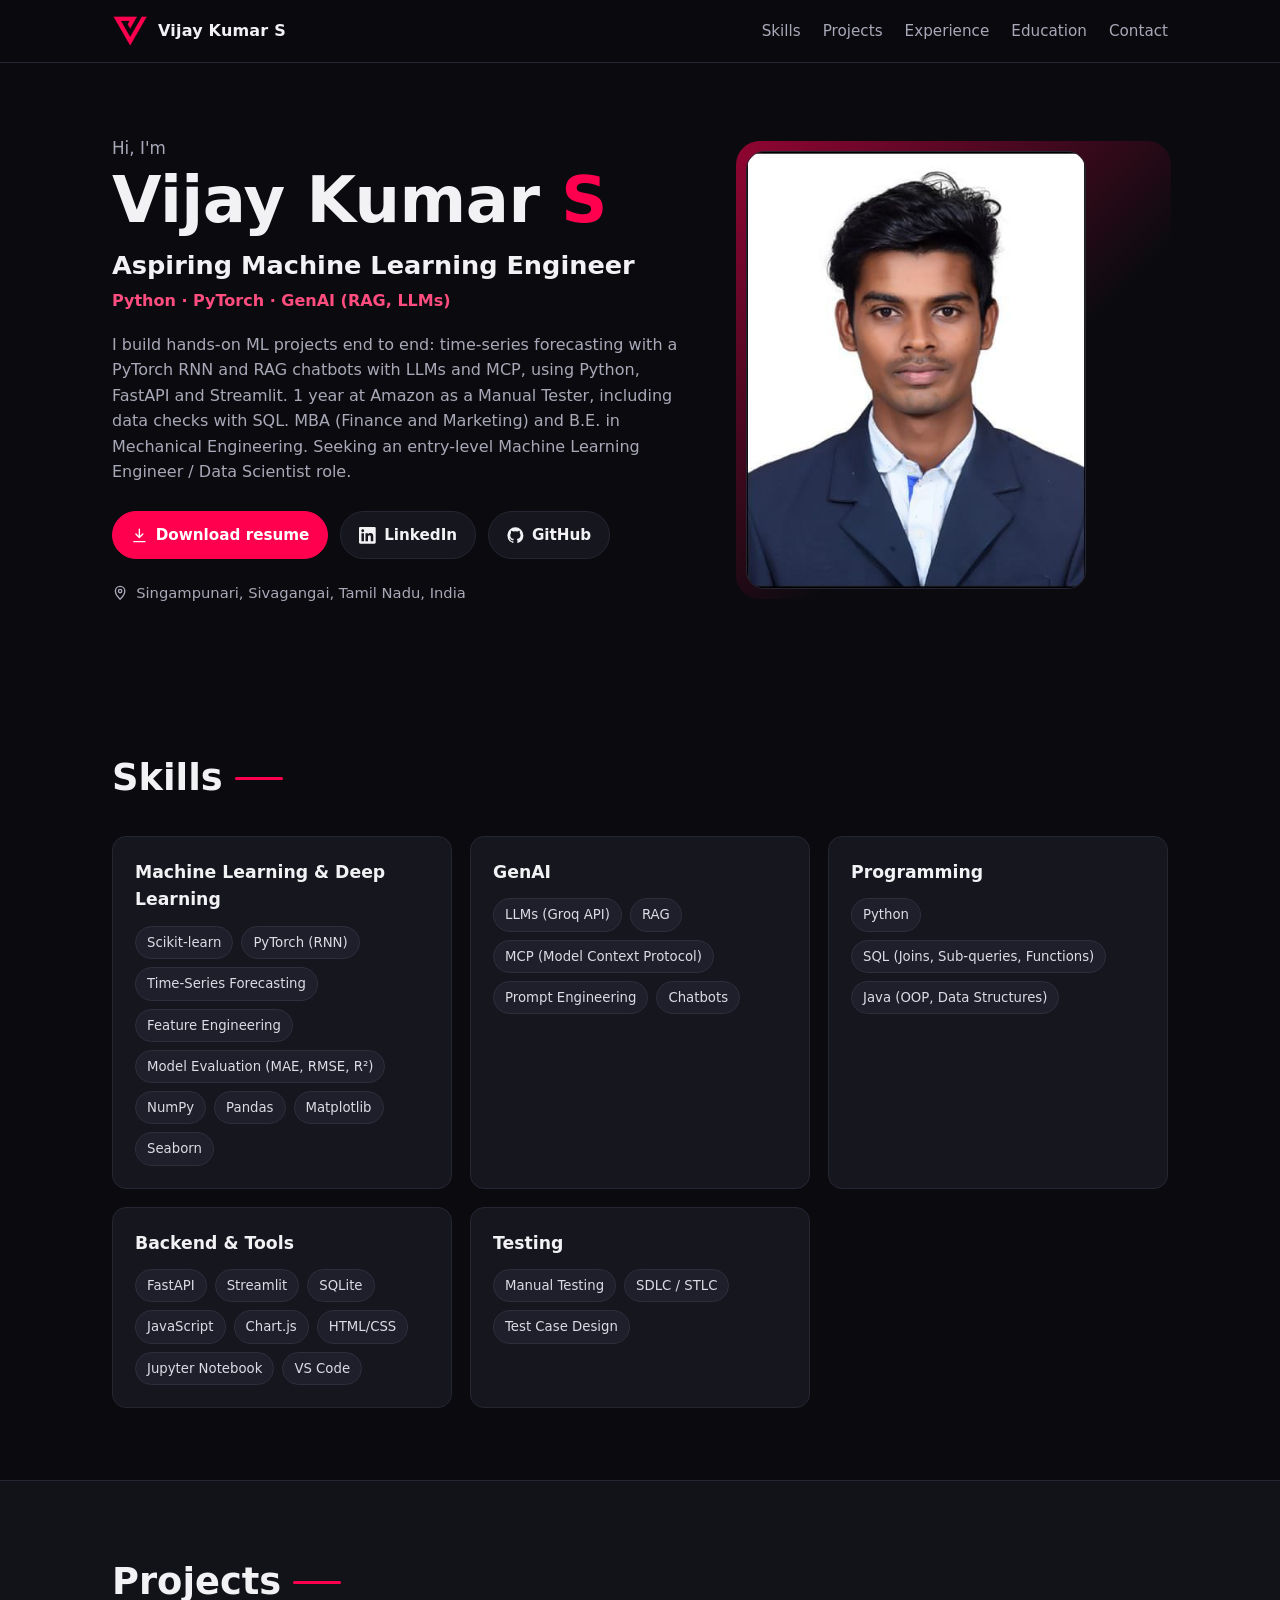
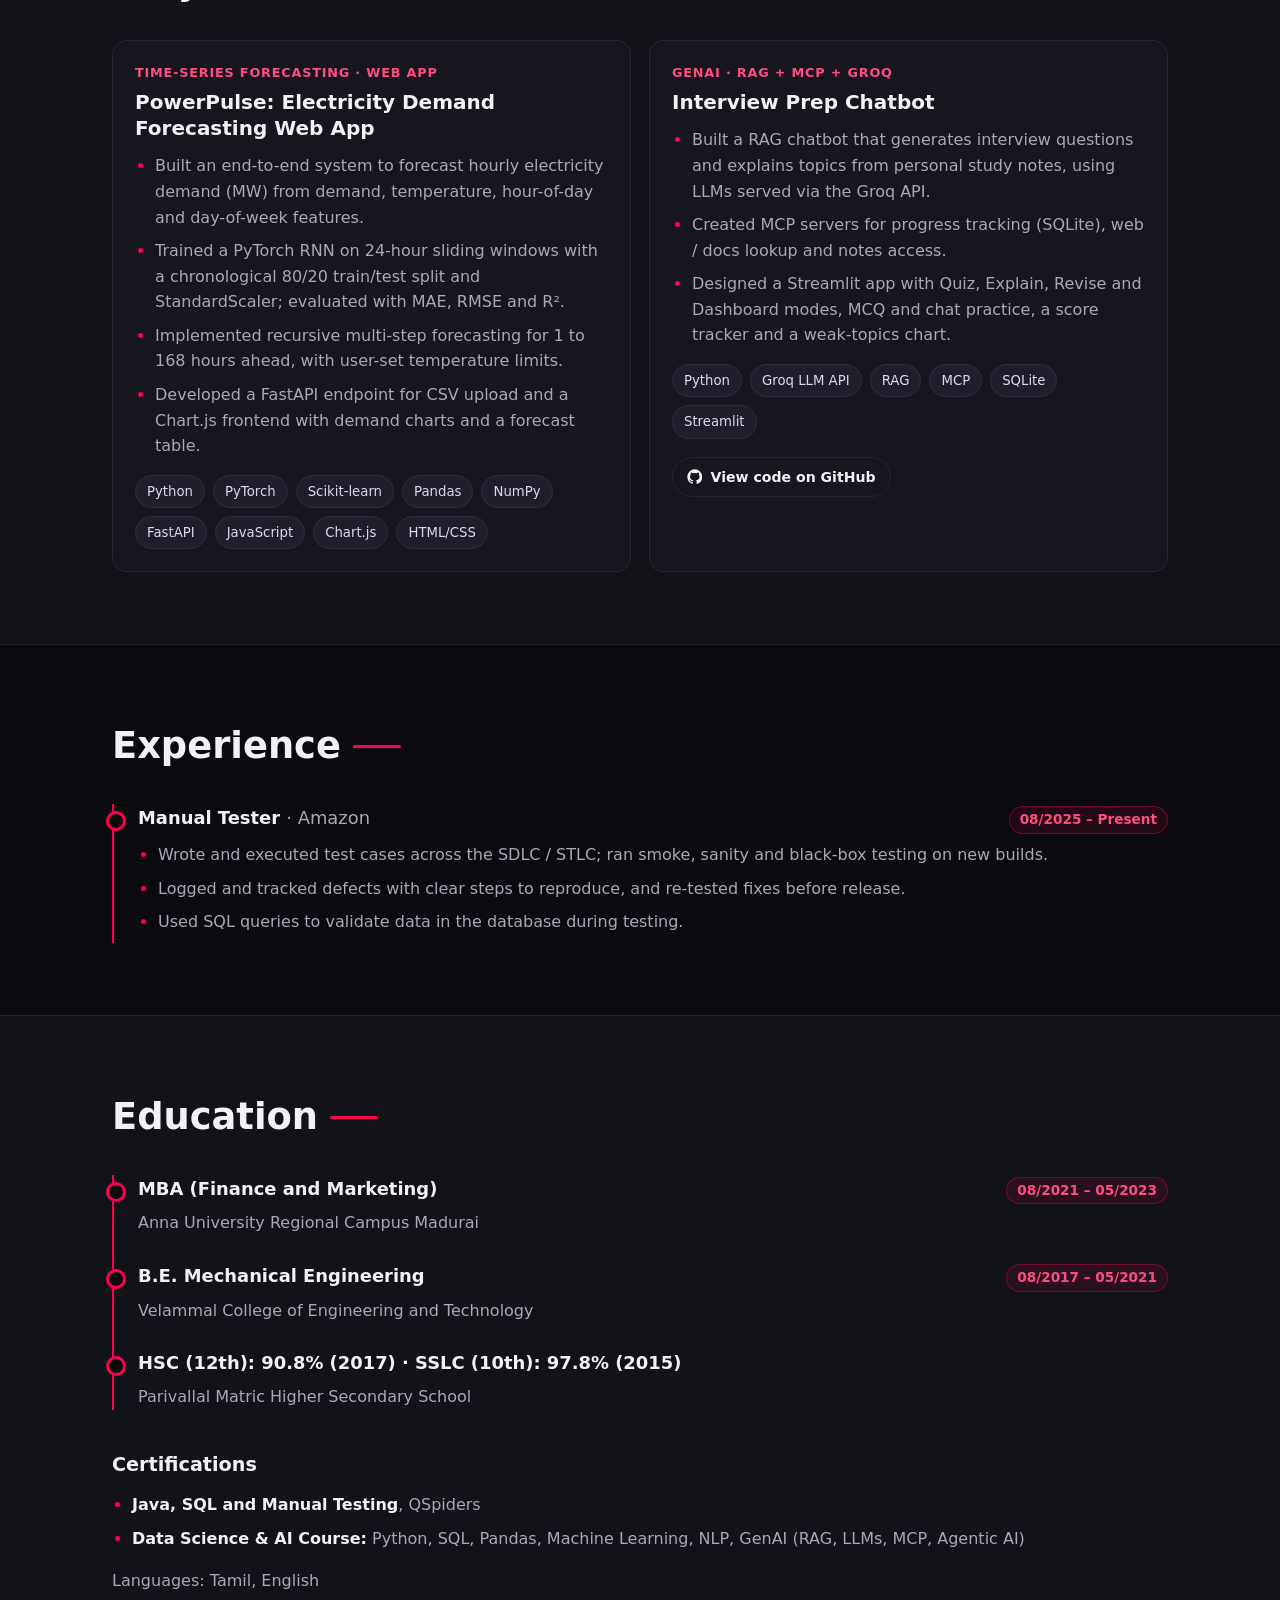
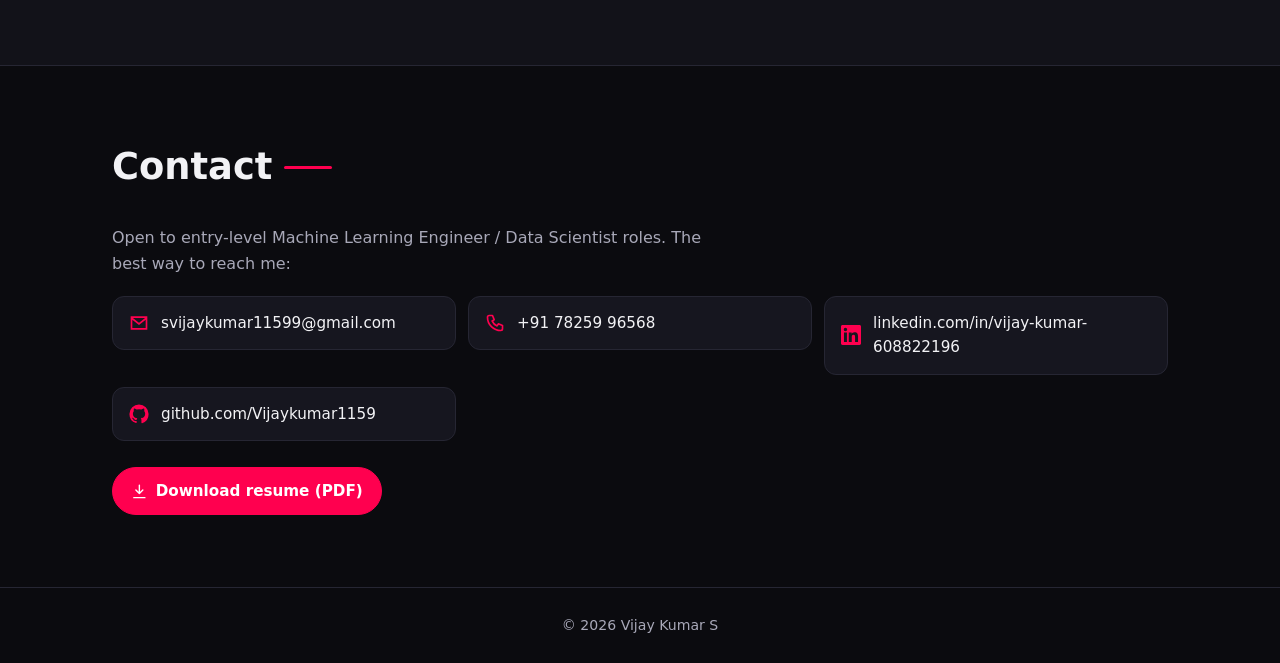
==== index.html @ 21d3df8e "Rebuild portfolio with updated ML resume (new index.html, style.css, assets, resume PDF)" ====
<!DOCTYPE html>
<html lang="en">
<head>
  <meta charset="UTF-8">
  <meta name="viewport" content="width=device-width, initial-scale=1">
  <title>Vijay Kumar S | Aspiring Machine Learning Engineer</title>
  <meta name="description" content="Portfolio of Vijay Kumar S, aspiring Machine Learning Engineer: PyTorch time-series forecasting, RAG chatbots with LLMs and MCP, Python, FastAPI, Streamlit.">
  <meta property="og:title" content="Vijay Kumar S | Aspiring Machine Learning Engineer">
  <meta property="og:description" content="Python · PyTorch · GenAI (RAG, LLMs). Projects: PowerPulse demand forecasting and an Interview Prep RAG chatbot.">
  <meta property="og:type" content="website">
  <meta name="theme-color" content="#0b0b0f">
  <link rel="icon" type="image/png" href="assets/logo.png">
  <link rel="stylesheet" href="style.css">
</head>
<body>
  <a class="skip" href="#main">Skip to content</a>
  <header class="site-header">
    <nav class="nav container" aria-label="Main">
      <a class="brand" href="#top" aria-label="Vijay Kumar S, home"><img src="assets/logo.png" alt="" width="36" height="32"><span>Vijay Kumar S</span></a>
      <ul class="nav-links">
        <li><a href="#skills">Skills</a></li>
        <li><a href="#projects">Projects</a></li>
        <li><a href="#experience">Experience</a></li>
        <li><a href="#education">Education</a></li>
        <li><a href="#contact">Contact</a></li>
      </ul>
    </nav>
  </header>

  <main id="main">
    <section class="hero container" id="top">
      <div class="hero-text">
        <p class="eyebrow">Hi, I'm</p>
        <h1>Vijay Kumar <span class="accent">S</span></h1>
        <p class="role">Aspiring Machine Learning Engineer</p>
        <p class="stack">Python · PyTorch · GenAI (RAG, LLMs)</p>
        <p class="summary">I build hands-on ML projects end to end: time-series forecasting with a PyTorch RNN and RAG chatbots with LLMs and MCP, using Python, FastAPI and Streamlit. 1 year at Amazon as a Manual Tester, including data checks with SQL. MBA (Finance and Marketing) and B.E. in Mechanical Engineering. Seeking an entry-level Machine Learning Engineer / Data Scientist role.</p>
        <div class="cta">
          <a class="btn btn-primary" href="assets/Vijay_Kumar_S_Resume_ML.pdf" download><svg viewBox="0 0 24 24" aria-hidden="true"><path fill="none" stroke="currentColor" stroke-width="2" stroke-linecap="round" stroke-linejoin="round" d="M12 3v12m0 0-5-5m5 5 5-5M4 21h16"/></svg>Download resume</a>
          <a class="btn" href="https://www.linkedin.com/in/vijay-kumar-608822196" target="_blank" rel="noopener"><svg viewBox="0 0 24 24" aria-hidden="true"><path fill="currentColor" d="M20.45 20.45h-3.56v-5.57c0-1.33-.02-3.04-1.85-3.04-1.86 0-2.14 1.45-2.14 2.95v5.66H9.34V9h3.42v1.56h.05c.48-.9 1.64-1.85 3.37-1.85 3.6 0 4.27 2.37 4.27 5.46v6.28ZM5.34 7.43a2.06 2.06 0 1 1 0-4.13 2.06 2.06 0 0 1 0 4.13ZM7.12 20.45H3.56V9h3.56v11.45ZM22.22 0H1.77C.8 0 0 .77 0 1.73v20.54C0 23.23.8 24 1.77 24h20.45c.98 0 1.78-.77 1.78-1.73V1.73C24 .77 23.2 0 22.22 0Z"/></svg>LinkedIn</a>
          <a class="btn" href="https://github.com/Vijaykumar1159" target="_blank" rel="noopener"><svg viewBox="0 0 24 24" aria-hidden="true"><path fill="currentColor" d="M12 .5A11.5 11.5 0 0 0 .5 12a11.5 11.5 0 0 0 7.86 10.92c.58.1.79-.25.79-.56v-2c-3.2.7-3.87-1.37-3.87-1.37-.53-1.33-1.28-1.69-1.28-1.69-1.05-.72.08-.7.08-.7 1.16.08 1.77 1.19 1.77 1.19 1.03 1.77 2.7 1.26 3.36.96.1-.75.4-1.26.73-1.55-2.56-.29-5.25-1.28-5.25-5.68 0-1.26.45-2.28 1.19-3.08-.12-.29-.52-1.46.11-3.05 0 0 .97-.31 3.17 1.18a11 11 0 0 1 5.77 0c2.2-1.49 3.17-1.18 3.17-1.18.63 1.59.23 2.76.11 3.05.74.8 1.19 1.82 1.19 3.08 0 4.41-2.7 5.38-5.26 5.67.41.36.78 1.06.78 2.14v3.17c0 .31.21.67.8.56A11.5 11.5 0 0 0 23.5 12 11.5 11.5 0 0 0 12 .5Z"/></svg>GitHub</a>
        </div>
        <p class="loc"><svg viewBox="0 0 24 24" aria-hidden="true"><path fill="none" stroke="currentColor" stroke-width="2" d="M12 21s-7-6.2-7-12a7 7 0 0 1 14 0c0 5.8-7 12-7 12Z"/><circle cx="12" cy="9" r="2.5" fill="none" stroke="currentColor" stroke-width="2"/></svg>Singampunari, Sivagangai, Tamil Nadu, India</p>
      </div>
      <div class="hero-photo">
        <img src="assets/vijay.jpg" alt="Photo of Vijay Kumar S" width="413" height="531">
      </div>
    </section>

    <section class="section" id="skills" aria-labelledby="skills-h">
      <div class="container">
        <h2 id="skills-h" class="section-title">Skills</h2>
        <div class="grid skills-grid">
          <article class="card"><h3>Machine Learning &amp; Deep Learning</h3><ul class="tags"><li>Scikit-learn</li><li>PyTorch (RNN)</li><li>Time-Series Forecasting</li><li>Feature Engineering</li><li>Model Evaluation (MAE, RMSE, R²)</li><li>NumPy</li><li>Pandas</li><li>Matplotlib</li><li>Seaborn</li></ul></article>
          <article class="card"><h3>GenAI</h3><ul class="tags"><li>LLMs (Groq API)</li><li>RAG</li><li>MCP (Model Context Protocol)</li><li>Prompt Engineering</li><li>Chatbots</li></ul></article>
          <article class="card"><h3>Programming</h3><ul class="tags"><li>Python</li><li>SQL (Joins, Sub-queries, Functions)</li><li>Java (OOP, Data Structures)</li></ul></article>
          <article class="card"><h3>Backend &amp; Tools</h3><ul class="tags"><li>FastAPI</li><li>Streamlit</li><li>SQLite</li><li>JavaScript</li><li>Chart.js</li><li>HTML/CSS</li><li>Jupyter Notebook</li><li>VS Code</li></ul></article>
          <article class="card"><h3>Testing</h3><ul class="tags"><li>Manual Testing</li><li>SDLC / STLC</li><li>Test Case Design</li></ul></article>
        </div>
      </div>
    </section>

    <section class="section alt" id="projects" aria-labelledby="projects-h">
      <div class="container">
        <h2 id="projects-h" class="section-title">Projects</h2>
        <div class="grid projects-grid">
          <article class="card project">
            <p class="kicker">Time-series forecasting · Web app</p>
            <h3>PowerPulse: Electricity Demand Forecasting Web App</h3>
            <ul class="points">
              <li>Built an end-to-end system to forecast hourly electricity demand (MW) from demand, temperature, hour-of-day and day-of-week features.</li>
              <li>Trained a PyTorch RNN on 24-hour sliding windows with a chronological 80/20 train/test split and StandardScaler; evaluated with MAE, RMSE and R².</li>
              <li>Implemented recursive multi-step forecasting for 1 to 168 hours ahead, with user-set temperature limits.</li>
              <li>Developed a FastAPI endpoint for CSV upload and a Chart.js frontend with demand charts and a forecast table.</li>
            </ul>
            <ul class="tags"><li>Python</li><li>PyTorch</li><li>Scikit-learn</li><li>Pandas</li><li>NumPy</li><li>FastAPI</li><li>JavaScript</li><li>Chart.js</li><li>HTML/CSS</li></ul>
          </article>
          <article class="card project">
            <p class="kicker">GenAI · RAG + MCP + Groq</p>
            <h3>Interview Prep Chatbot</h3>
            <ul class="points">
              <li>Built a RAG chatbot that generates interview questions and explains topics from personal study notes, using LLMs served via the Groq API.</li>
              <li>Created MCP servers for progress tracking (SQLite), web / docs lookup and notes access.</li>
              <li>Designed a Streamlit app with Quiz, Explain, Revise and Dashboard modes, MCQ and chat practice, a score tracker and a weak-topics chart.</li>
            </ul>
            <ul class="tags"><li>Python</li><li>Groq LLM API</li><li>RAG</li><li>MCP</li><li>SQLite</li><li>Streamlit</li></ul>
            <a class="btn btn-small" href="https://github.com/Vijaykumar1159/Chat_Bot_For_Interview" target="_blank" rel="noopener"><svg viewBox="0 0 24 24" aria-hidden="true"><path fill="currentColor" d="M12 .5A11.5 11.5 0 0 0 .5 12a11.5 11.5 0 0 0 7.86 10.92c.58.1.79-.25.79-.56v-2c-3.2.7-3.87-1.37-3.87-1.37-.53-1.33-1.28-1.69-1.28-1.69-1.05-.72.08-.7.08-.7 1.16.08 1.77 1.19 1.77 1.19 1.03 1.77 2.7 1.26 3.36.96.1-.75.4-1.26.73-1.55-2.56-.29-5.25-1.28-5.25-5.68 0-1.26.45-2.28 1.19-3.08-.12-.29-.52-1.46.11-3.05 0 0 .97-.31 3.17 1.18a11 11 0 0 1 5.77 0c2.2-1.49 3.17-1.18 3.17-1.18.63 1.59.23 2.76.11 3.05.74.8 1.19 1.82 1.19 3.08 0 4.41-2.7 5.38-5.26 5.67.41.36.78 1.06.78 2.14v3.17c0 .31.21.67.8.56A11.5 11.5 0 0 0 23.5 12 11.5 11.5 0 0 0 12 .5Z"/></svg>View code on GitHub</a>
          </article>
        </div>
      </div>
    </section>

    <section class="section" id="experience" aria-labelledby="exp-h">
      <div class="container">
        <h2 id="exp-h" class="section-title">Experience</h2>
        <div class="timeline">
          <article class="t-item">
            <div class="t-head"><h3>Manual Tester <span class="muted">· Amazon</span></h3><p class="date">08/2025 – Present</p></div>
            <ul class="points">
              <li>Wrote and executed test cases across the SDLC / STLC; ran smoke, sanity and black-box testing on new builds.</li>
              <li>Logged and tracked defects with clear steps to reproduce, and re-tested fixes before release.</li>
              <li>Used SQL queries to validate data in the database during testing.</li>
            </ul>
          </article>
        </div>
      </div>
    </section>

    <section class="section alt" id="education" aria-labelledby="edu-h">
      <div class="container">
        <h2 id="edu-h" class="section-title">Education</h2>
        <div class="timeline">
          <article class="t-item">
            <div class="t-head"><h3>MBA (Finance and Marketing)</h3><p class="date">08/2021 – 05/2023</p></div>
            <p class="muted">Anna University Regional Campus Madurai</p>
          </article>
          <article class="t-item">
            <div class="t-head"><h3>B.E. Mechanical Engineering</h3><p class="date">08/2017 – 05/2021</p></div>
            <p class="muted">Velammal College of Engineering and Technology</p>
          </article>
          <article class="t-item">
            <div class="t-head"><h3>HSC (12th): 90.8% (2017) · SSLC (10th): 97.8% (2015)</h3></div>
            <p class="muted">Parivallal Matric Higher Secondary School</p>
          </article>
        </div>
        <h3 class="sub">Certifications</h3>
        <ul class="certs">
          <li><strong>Java, SQL and Manual Testing</strong>, QSpiders</li>
          <li><strong>Data Science &amp; AI Course:</strong> Python, SQL, Pandas, Machine Learning, NLP, GenAI (RAG, LLMs, MCP, Agentic AI)</li>
        </ul>
        <p class="muted langs">Languages: Tamil, English</p>
      </div>
    </section>

    <section class="section" id="contact" aria-labelledby="contact-h">
      <div class="container">
        <h2 id="contact-h" class="section-title">Contact</h2>
        <p class="lead">Open to entry-level Machine Learning Engineer / Data Scientist roles. The best way to reach me:</p>
        <ul class="contact-list">
          <li><a href="mailto:svijaykumar11599@gmail.com"><svg viewBox="0 0 24 24" aria-hidden="true"><path fill="none" stroke="currentColor" stroke-width="2" d="M3 5h18v14H3z M3 6l9 7 9-7"/></svg><span>svijaykumar11599@gmail.com</span></a></li>
          <li><a href="tel:+917825996568"><svg viewBox="0 0 24 24" aria-hidden="true"><path fill="none" stroke="currentColor" stroke-width="2" stroke-linejoin="round" d="M5 3h4l2 5-2.5 1.5a11 11 0 0 0 6 6L16 13l5 2v4a2 2 0 0 1-2 2A16 16 0 0 1 3 5a2 2 0 0 1 2-2Z"/></svg><span>+91 78259 96568</span></a></li>
          <li><a href="https://www.linkedin.com/in/vijay-kumar-608822196" target="_blank" rel="noopener"><svg viewBox="0 0 24 24" aria-hidden="true"><path fill="currentColor" d="M20.45 20.45h-3.56v-5.57c0-1.33-.02-3.04-1.85-3.04-1.86 0-2.14 1.45-2.14 2.95v5.66H9.34V9h3.42v1.56h.05c.48-.9 1.64-1.85 3.37-1.85 3.6 0 4.27 2.37 4.27 5.46v6.28ZM5.34 7.43a2.06 2.06 0 1 1 0-4.13 2.06 2.06 0 0 1 0 4.13ZM7.12 20.45H3.56V9h3.56v11.45ZM22.22 0H1.77C.8 0 0 .77 0 1.73v20.54C0 23.23.8 24 1.77 24h20.45c.98 0 1.78-.77 1.78-1.73V1.73C24 .77 23.2 0 22.22 0Z"/></svg><span>linkedin.com/in/vijay-kumar-608822196</span></a></li>
          <li><a href="https://github.com/Vijaykumar1159" target="_blank" rel="noopener"><svg viewBox="0 0 24 24" aria-hidden="true"><path fill="currentColor" d="M12 .5A11.5 11.5 0 0 0 .5 12a11.5 11.5 0 0 0 7.86 10.92c.58.1.79-.25.79-.56v-2c-3.2.7-3.87-1.37-3.87-1.37-.53-1.33-1.28-1.69-1.28-1.69-1.05-.72.08-.7.08-.7 1.16.08 1.77 1.19 1.77 1.19 1.03 1.77 2.7 1.26 3.36.96.1-.75.4-1.26.73-1.55-2.56-.29-5.25-1.28-5.25-5.68 0-1.26.45-2.28 1.19-3.08-.12-.29-.52-1.46.11-3.05 0 0 .97-.31 3.17 1.18a11 11 0 0 1 5.77 0c2.2-1.49 3.17-1.18 3.17-1.18.63 1.59.23 2.76.11 3.05.74.8 1.19 1.82 1.19 3.08 0 4.41-2.7 5.38-5.26 5.67.41.36.78 1.06.78 2.14v3.17c0 .31.21.67.8.56A11.5 11.5 0 0 0 23.5 12 11.5 11.5 0 0 0 12 .5Z"/></svg><span>github.com/Vijaykumar1159</span></a></li>
        </ul>
        <a class="btn btn-primary" href="assets/Vijay_Kumar_S_Resume_ML.pdf" download><svg viewBox="0 0 24 24" aria-hidden="true"><path fill="none" stroke="currentColor" stroke-width="2" stroke-linecap="round" stroke-linejoin="round" d="M12 3v12m0 0-5-5m5 5 5-5M4 21h16"/></svg>Download resume (PDF)</a>
      </div>
    </section>
  </main>

  <footer class="footer">
    <div class="container"><p>© 2026 Vijay Kumar S</p></div>
  </footer>
</body>
</html>
---- style.css ----
:root{
  --bg:#0b0b0f; --bg2:#121219; --card:#16161f; --line:#262633;
  --text:#f2f2f5; --muted:#a8a8b8; --accent:#ff004f; --accent2:#ff4d7f;
  --radius:14px; --max:1100px;
}
*{box-sizing:border-box;margin:0;padding:0}
html{scroll-behavior:smooth;-webkit-text-size-adjust:100%}
body{background:var(--bg);color:var(--text);font-family:system-ui,-apple-system,"Segoe UI",Roboto,"Helvetica Neue",Arial,sans-serif;line-height:1.6;font-size:16px;overflow-x:hidden}
img{max-width:100%;display:block}
a{color:inherit}
svg{width:1.1em;height:1.1em;flex:none}
:focus-visible{outline:3px solid var(--accent2);outline-offset:3px;border-radius:6px}
.container{width:100%;max-width:var(--max);margin:0 auto;padding:0 22px}
.skip{position:absolute;left:-999px;top:8px;background:var(--accent);color:#fff;padding:8px 14px;border-radius:8px;z-index:20}
.skip:focus{left:8px}

/* header */
.site-header{position:sticky;top:0;z-index:10;background:rgba(11,11,15,.88);backdrop-filter:blur(10px);-webkit-backdrop-filter:blur(10px);border-bottom:1px solid var(--line)}
.nav{display:flex;align-items:center;justify-content:space-between;gap:16px;min-height:62px}
.brand{display:flex;align-items:center;gap:10px;text-decoration:none;font-weight:700;letter-spacing:.2px}
.brand img{width:36px;height:auto}
.nav-links{display:flex;gap:22px;list-style:none}
.nav-links a{text-decoration:none;color:var(--muted);font-size:.95rem;font-weight:500;position:relative;padding:4px 0}
.nav-links a::after{content:"";position:absolute;left:0;bottom:-2px;height:2px;width:0;background:var(--accent);transition:width .25s}
.nav-links a:hover{color:var(--text)}
.nav-links a:hover::after{width:100%}

/* hero */
.hero{display:grid;grid-template-columns:1.35fr 1fr;gap:48px;align-items:center;padding-top:72px;padding-bottom:72px}
.eyebrow{color:var(--muted);font-size:1.05rem}
h1{font-size:clamp(2.4rem,6vw,4rem);line-height:1.08;font-weight:800;letter-spacing:-.5px;margin:4px 0 10px}
.accent{color:var(--accent)}
.role{font-size:clamp(1.2rem,2.6vw,1.6rem);font-weight:700}
.stack{color:var(--accent2);font-weight:600;margin-top:2px}
.summary{color:var(--muted);margin-top:18px;max-width:60ch}
.cta{display:flex;flex-wrap:wrap;gap:12px;margin-top:26px}
.btn{display:inline-flex;align-items:center;gap:8px;padding:11px 18px;border-radius:999px;border:1px solid var(--line);background:var(--card);text-decoration:none;font-weight:600;font-size:.95rem;transition:transform .15s,border-color .15s,background .15s}
.btn:hover{border-color:var(--accent);transform:translateY(-1px)}
.btn-primary{background:var(--accent);border-color:var(--accent);color:#fff}
.btn-primary:hover{background:#e00046}
.btn-small{padding:8px 14px;font-size:.88rem;margin-top:18px}
.loc{display:flex;align-items:center;gap:8px;color:var(--muted);margin-top:22px;font-size:.92rem}
.hero-photo{justify-self:center;position:relative}
.hero-photo::before{content:"";position:absolute;inset:-10px;border-radius:24px;background:linear-gradient(135deg,var(--accent),transparent 60%);opacity:.55;z-index:-1}
.hero-photo img{width:min(340px,100%);height:auto;aspect-ratio:413/531;object-fit:cover;border-radius:18px;border:1px solid var(--line)}

/* sections */
.section{padding:72px 0}
.section.alt{background:var(--bg2);border-top:1px solid var(--line);border-bottom:1px solid var(--line)}
.section-title{font-size:clamp(1.7rem,4vw,2.3rem);font-weight:800;margin-bottom:28px;display:flex;align-items:center;gap:12px}
.section-title::after{content:"";flex:0 0 48px;height:3px;background:var(--accent);border-radius:3px}
.grid{display:grid;gap:18px}
.skills-grid{grid-template-columns:repeat(auto-fit,minmax(280px,1fr))}
.projects-grid{grid-template-columns:repeat(auto-fit,minmax(320px,1fr))}
.card{background:var(--card);border:1px solid var(--line);border-radius:var(--radius);padding:22px}
.card h3{font-size:1.08rem;margin-bottom:12px}
.project h3{font-size:1.25rem;line-height:1.3}
.kicker{color:var(--accent2);font-size:.8rem;font-weight:700;text-transform:uppercase;letter-spacing:.8px;margin-bottom:6px}
.tags{display:flex;flex-wrap:wrap;gap:8px;list-style:none}
.tags li{font-size:.83rem;padding:5px 11px;border-radius:999px;background:#1f1f2b;border:1px solid #2e2e3d;color:#dcdce6}
.points{padding-left:20px;color:var(--muted);margin-bottom:16px}
.points li{margin-bottom:8px}
.points li::marker{color:var(--accent)}

/* timeline */
.timeline{border-left:2px solid var(--accent);padding-left:24px;display:grid;gap:26px}
.t-item{position:relative}
.t-item::before{content:"";position:absolute;left:-32px;top:7px;width:14px;height:14px;border-radius:50%;background:var(--bg);border:3px solid var(--accent)}
.t-head{display:flex;flex-wrap:wrap;justify-content:space-between;align-items:baseline;gap:4px 16px;margin-bottom:6px}
.t-head h3{font-size:1.12rem}
.date{font-size:.85rem;font-weight:600;color:var(--accent2);background:rgba(255,0,79,.1);border:1px solid rgba(255,0,79,.35);padding:2px 10px;border-radius:999px;white-space:nowrap}
.muted{color:var(--muted);font-weight:500}
.t-item .points{margin:8px 0 0}
.sub{font-size:1.2rem;margin:40px 0 12px}
.certs{padding-left:20px;color:var(--muted)}
.certs li{margin-bottom:8px}
.certs strong{color:var(--text)}
.certs li::marker{color:var(--accent)}
.langs{margin-top:16px}

/* contact */
.lead{color:var(--muted);margin-bottom:20px;max-width:60ch}
.contact-list{list-style:none;display:grid;grid-template-columns:repeat(auto-fit,minmax(260px,1fr));gap:12px;margin-bottom:26px}
.contact-list a{display:flex;align-items:center;gap:12px;padding:14px 16px;background:var(--card);border:1px solid var(--line);border-radius:12px;text-decoration:none;transition:border-color .15s}
.contact-list a:hover{border-color:var(--accent)}
.contact-list svg{color:var(--accent);width:20px;height:20px}
.contact-list span{overflow-wrap:anywhere;font-size:.95rem}
.footer{border-top:1px solid var(--line);padding:26px 0;color:var(--muted);font-size:.88rem;text-align:center}

/* responsive */
@media (max-width:860px){
  .nav{flex-wrap:wrap;gap:0 16px;padding-top:10px}
  .nav-links{width:100%;overflow-x:auto;gap:18px;padding:6px 0 10px;scrollbar-width:none}
  .nav-links::-webkit-scrollbar{display:none}
  .nav-links a{white-space:nowrap}
  .hero{grid-template-columns:1fr;gap:34px;padding-top:40px;padding-bottom:56px;text-align:left}
  .hero-photo{order:-1;justify-self:start}
  .hero-photo img{width:170px;border-radius:50%;aspect-ratio:1/1;object-position:50% 20%}
  .hero-photo::before{border-radius:50%;inset:-6px}
  .section{padding:56px 0}
}
@media (max-width:420px){
  .projects-grid,.skills-grid{grid-template-columns:1fr}
  .cta .btn{flex:1 1 auto;justify-content:center}
  .card{padding:18px}
}
@media (prefers-reduced-motion:reduce){*{transition:none!important;scroll-behavior:auto!important}}
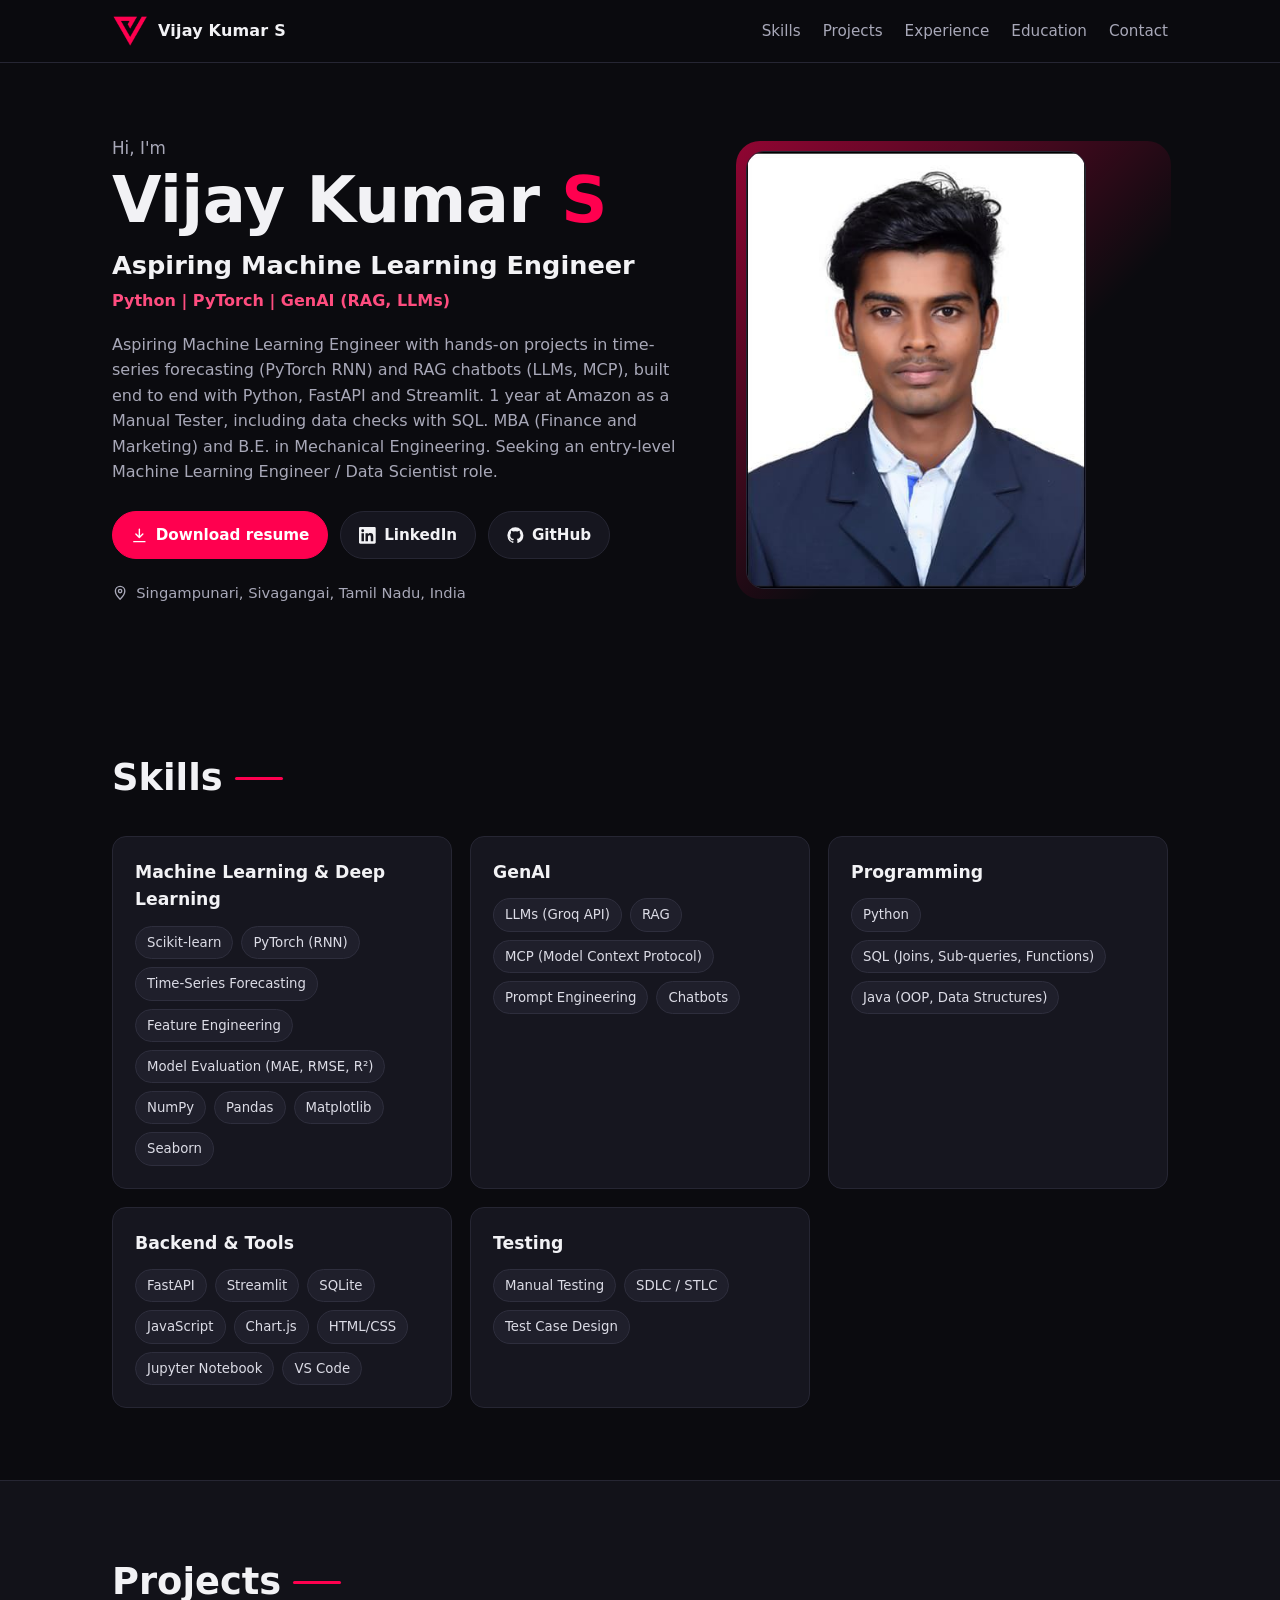
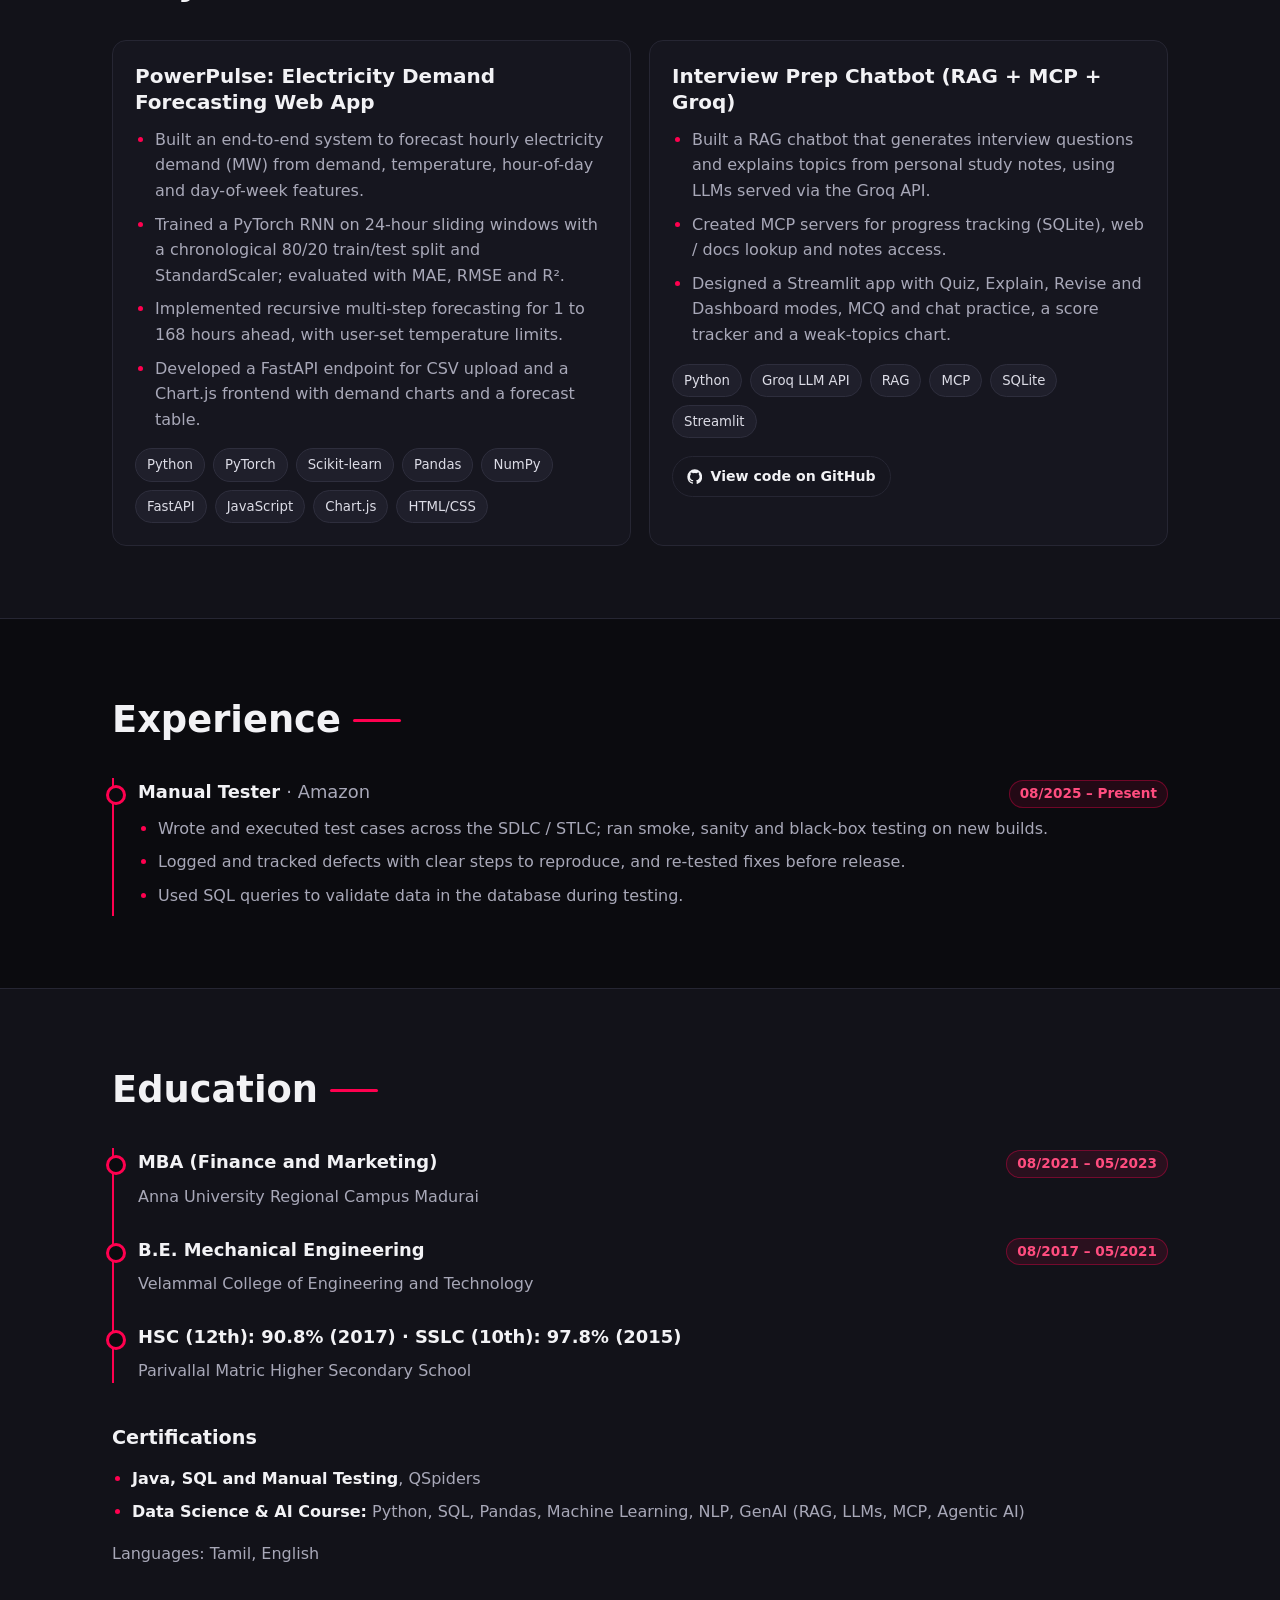
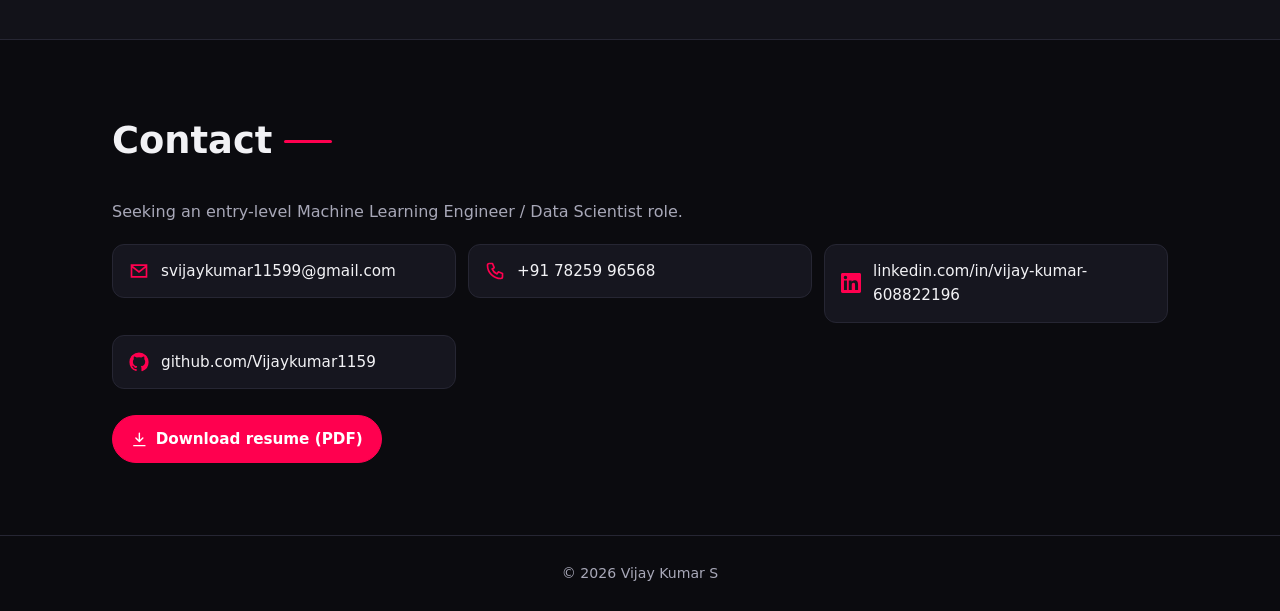
==== commit 4234e1a1: "Portfolio: use resume wording only (summary, project titles)" ====
--- a/index.html
+++ b/index.html
@@ -4,9 +4,9 @@
   <meta charset="UTF-8">
   <meta name="viewport" content="width=device-width, initial-scale=1">
   <title>Vijay Kumar S | Aspiring Machine Learning Engineer</title>
-  <meta name="description" content="Portfolio of Vijay Kumar S, aspiring Machine Learning Engineer: PyTorch time-series forecasting, RAG chatbots with LLMs and MCP, Python, FastAPI, Streamlit.">
+  <meta name="description" content="Vijay Kumar S, Aspiring Machine Learning Engineer | Python | PyTorch | GenAI (RAG, LLMs)">
   <meta property="og:title" content="Vijay Kumar S | Aspiring Machine Learning Engineer">
-  <meta property="og:description" content="Python · PyTorch · GenAI (RAG, LLMs). Projects: PowerPulse demand forecasting and an Interview Prep RAG chatbot.">
+  <meta property="og:description" content="Aspiring Machine Learning Engineer | Python | PyTorch | GenAI (RAG, LLMs)">
   <meta property="og:type" content="website">
   <meta name="theme-color" content="#0b0b0f">
   <link rel="icon" type="image/png" href="assets/logo.png">
@@ -33,8 +33,8 @@
         <p class="eyebrow">Hi, I'm</p>
         <h1>Vijay Kumar <span class="accent">S</span></h1>
         <p class="role">Aspiring Machine Learning Engineer</p>
-        <p class="stack">Python · PyTorch · GenAI (RAG, LLMs)</p>
-        <p class="summary">I build hands-on ML projects end to end: time-series forecasting with a PyTorch RNN and RAG chatbots with LLMs and MCP, using Python, FastAPI and Streamlit. 1 year at Amazon as a Manual Tester, including data checks with SQL. MBA (Finance and Marketing) and B.E. in Mechanical Engineering. Seeking an entry-level Machine Learning Engineer / Data Scientist role.</p>
+        <p class="stack">Python | PyTorch | GenAI (RAG, LLMs)</p>
+        <p class="summary">Aspiring Machine Learning Engineer with hands-on projects in time-series forecasting (PyTorch RNN) and RAG chatbots (LLMs, MCP), built end to end with Python, FastAPI and Streamlit. 1 year at Amazon as a Manual Tester, including data checks with SQL. MBA (Finance and Marketing) and B.E. in Mechanical Engineering. Seeking an entry-level Machine Learning Engineer / Data Scientist role.</p>
         <div class="cta">
           <a class="btn btn-primary" href="assets/Vijay_Kumar_S_Resume_ML.pdf" download><svg viewBox="0 0 24 24" aria-hidden="true"><path fill="none" stroke="currentColor" stroke-width="2" stroke-linecap="round" stroke-linejoin="round" d="M12 3v12m0 0-5-5m5 5 5-5M4 21h16"/></svg>Download resume</a>
           <a class="btn" href="https://www.linkedin.com/in/vijay-kumar-608822196" target="_blank" rel="noopener"><svg viewBox="0 0 24 24" aria-hidden="true"><path fill="currentColor" d="M20.45 20.45h-3.56v-5.57c0-1.33-.02-3.04-1.85-3.04-1.86 0-2.14 1.45-2.14 2.95v5.66H9.34V9h3.42v1.56h.05c.48-.9 1.64-1.85 3.37-1.85 3.6 0 4.27 2.37 4.27 5.46v6.28ZM5.34 7.43a2.06 2.06 0 1 1 0-4.13 2.06 2.06 0 0 1 0 4.13ZM7.12 20.45H3.56V9h3.56v11.45ZM22.22 0H1.77C.8 0 0 .77 0 1.73v20.54C0 23.23.8 24 1.77 24h20.45c.98 0 1.78-.77 1.78-1.73V1.73C24 .77 23.2 0 22.22 0Z"/></svg>LinkedIn</a>
@@ -65,7 +65,6 @@
         <h2 id="projects-h" class="section-title">Projects</h2>
         <div class="grid projects-grid">
           <article class="card project">
-            <p class="kicker">Time-series forecasting · Web app</p>
             <h3>PowerPulse: Electricity Demand Forecasting Web App</h3>
             <ul class="points">
               <li>Built an end-to-end system to forecast hourly electricity demand (MW) from demand, temperature, hour-of-day and day-of-week features.</li>
@@ -76,8 +75,7 @@
             <ul class="tags"><li>Python</li><li>PyTorch</li><li>Scikit-learn</li><li>Pandas</li><li>NumPy</li><li>FastAPI</li><li>JavaScript</li><li>Chart.js</li><li>HTML/CSS</li></ul>
           </article>
           <article class="card project">
-            <p class="kicker">GenAI · RAG + MCP + Groq</p>
-            <h3>Interview Prep Chatbot</h3>
+            <h3>Interview Prep Chatbot (RAG + MCP + Groq)</h3>
             <ul class="points">
               <li>Built a RAG chatbot that generates interview questions and explains topics from personal study notes, using LLMs served via the Groq API.</li>
               <li>Created MCP servers for progress tracking (SQLite), web / docs lookup and notes access.</li>
@@ -135,7 +133,7 @@
     <section class="section" id="contact" aria-labelledby="contact-h">
       <div class="container">
         <h2 id="contact-h" class="section-title">Contact</h2>
-        <p class="lead">Open to entry-level Machine Learning Engineer / Data Scientist roles. The best way to reach me:</p>
+        <p class="lead">Seeking an entry-level Machine Learning Engineer / Data Scientist role.</p>
         <ul class="contact-list">
           <li><a href="mailto:svijaykumar11599@gmail.com"><svg viewBox="0 0 24 24" aria-hidden="true"><path fill="none" stroke="currentColor" stroke-width="2" d="M3 5h18v14H3z M3 6l9 7 9-7"/></svg><span>svijaykumar11599@gmail.com</span></a></li>
           <li><a href="tel:+917825996568"><svg viewBox="0 0 24 24" aria-hidden="true"><path fill="none" stroke="currentColor" stroke-width="2" stroke-linejoin="round" d="M5 3h4l2 5-2.5 1.5a11 11 0 0 0 6 6L16 13l5 2v4a2 2 0 0 1-2 2A16 16 0 0 1 3 5a2 2 0 0 1 2-2Z"/></svg><span>+91 78259 96568</span></a></li>
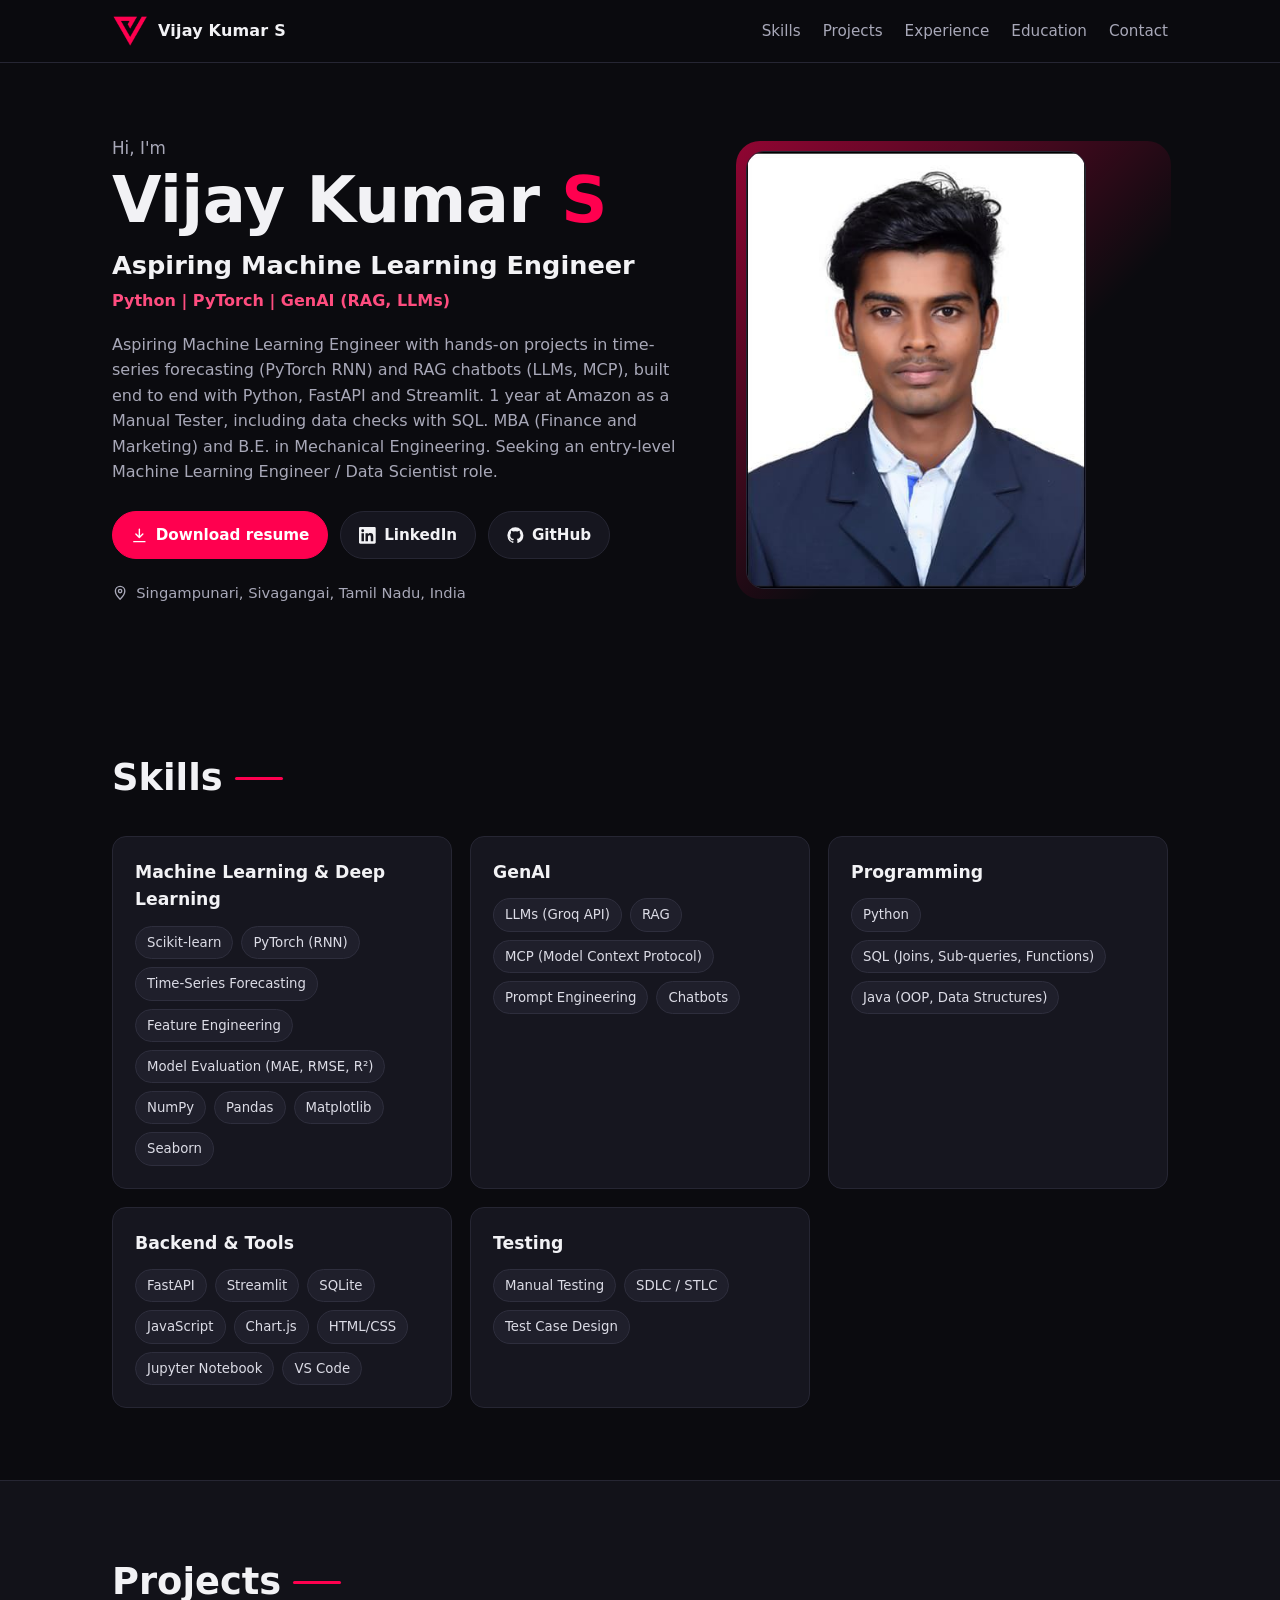
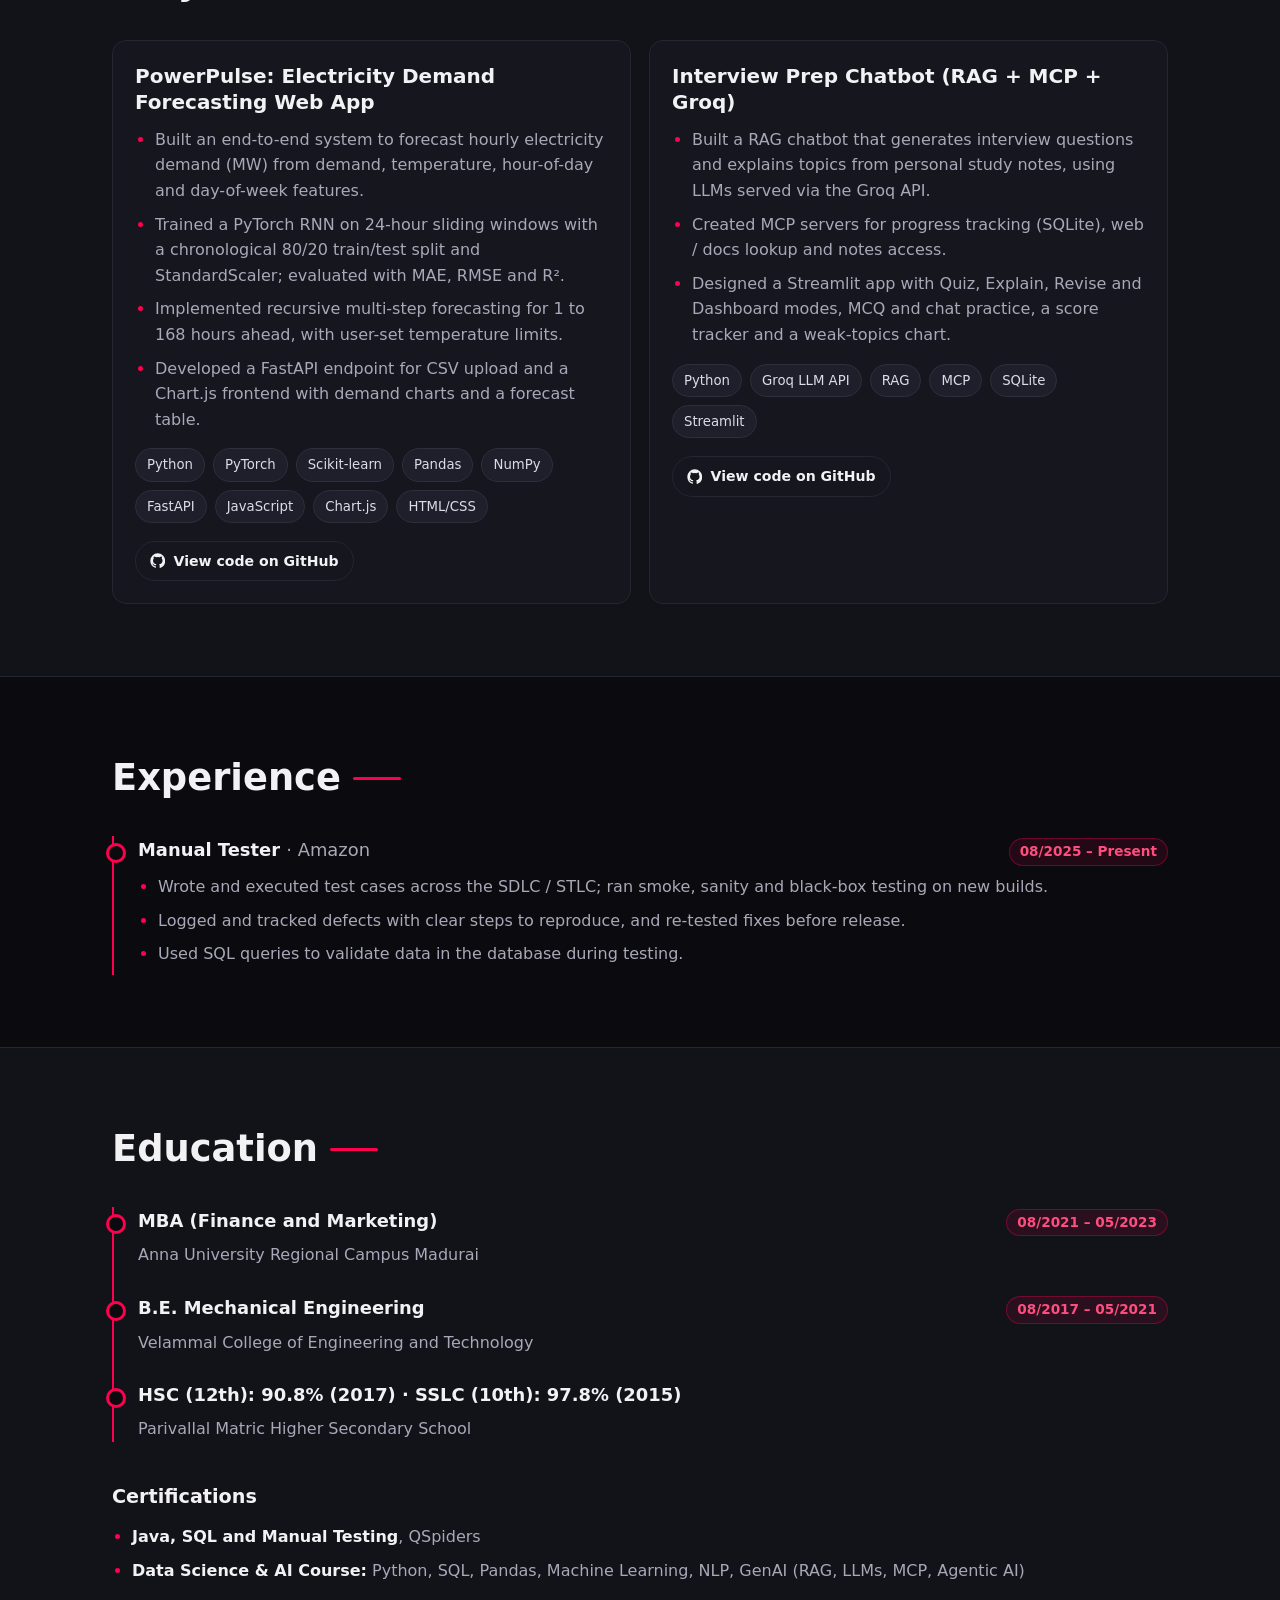
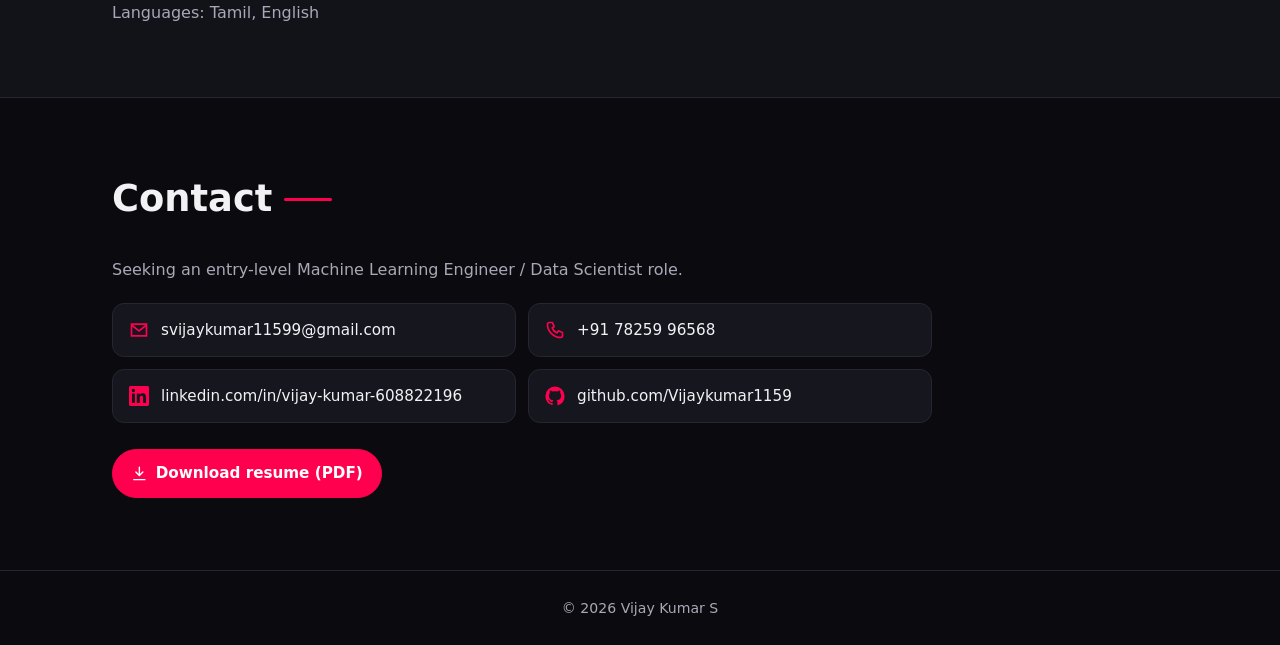
==== commit fe644a28: "Add GitHub link to PowerPulse project card" ====
--- a/index.html
+++ b/index.html
@@ -73,6 +73,7 @@
               <li>Developed a FastAPI endpoint for CSV upload and a Chart.js frontend with demand charts and a forecast table.</li>
             </ul>
             <ul class="tags"><li>Python</li><li>PyTorch</li><li>Scikit-learn</li><li>Pandas</li><li>NumPy</li><li>FastAPI</li><li>JavaScript</li><li>Chart.js</li><li>HTML/CSS</li></ul>
+            <a class="btn btn-small" href="https://github.com/Vijaykumar1159/Weather_Forecasting" target="_blank" rel="noopener"><svg viewBox="0 0 24 24" aria-hidden="true"><path fill="currentColor" d="M12 .5A11.5 11.5 0 0 0 .5 12a11.5 11.5 0 0 0 7.86 10.92c.58.1.79-.25.79-.56v-2c-3.2.7-3.87-1.37-3.87-1.37-.53-1.33-1.28-1.69-1.28-1.69-1.05-.72.08-.7.08-.7 1.16.08 1.77 1.19 1.77 1.19 1.03 1.77 2.7 1.26 3.36.96.1-.75.4-1.26.73-1.55-2.56-.29-5.25-1.28-5.25-5.68 0-1.26.45-2.28 1.19-3.08-.12-.29-.52-1.46.11-3.05 0 0 .97-.31 3.17 1.18a11 11 0 0 1 5.77 0c2.2-1.49 3.17-1.18 3.17-1.18.63 1.59.23 2.76.11 3.05.74.8 1.19 1.82 1.19 3.08 0 4.41-2.7 5.38-5.26 5.67.41.36.78 1.06.78 2.14v3.17c0 .31.21.67.8.56A11.5 11.5 0 0 0 23.5 12 11.5 11.5 0 0 0 12 .5Z"/></svg>View code on GitHub</a>
           </article>
           <article class="card project">
             <h3>Interview Prep Chatbot (RAG + MCP + Groq)</h3>
--- a/style.css
+++ b/style.css
@@ -80,7 +80,7 @@
 
 /* contact */
 .lead{color:var(--muted);margin-bottom:20px;max-width:60ch}
-.contact-list{list-style:none;display:grid;grid-template-columns:repeat(auto-fit,minmax(260px,1fr));gap:12px;margin-bottom:26px}
+.contact-list{list-style:none;display:grid;grid-template-columns:repeat(2,minmax(0,1fr));max-width:820px;gap:12px;margin-bottom:26px}
 .contact-list a{display:flex;align-items:center;gap:12px;padding:14px 16px;background:var(--card);border:1px solid var(--line);border-radius:12px;text-decoration:none;transition:border-color .15s}
 .contact-list a:hover{border-color:var(--accent)}
 .contact-list svg{color:var(--accent);width:20px;height:20px}
@@ -90,7 +90,7 @@
 /* responsive */
 @media (max-width:860px){
   .nav{flex-wrap:wrap;gap:0 16px;padding-top:10px}
-  .nav-links{width:100%;overflow-x:auto;gap:18px;padding:6px 0 10px;scrollbar-width:none}
+  .nav-links{width:100%;overflow-x:auto;gap:16px;font-size:.92rem;padding:6px 0 10px;scrollbar-width:none}
   .nav-links::-webkit-scrollbar{display:none}
   .nav-links a{white-space:nowrap}
   .hero{grid-template-columns:1fr;gap:34px;padding-top:40px;padding-bottom:56px;text-align:left}
@@ -99,7 +99,12 @@
   .hero-photo::before{border-radius:50%;inset:-6px}
   .section{padding:56px 0}
 }
+@media (max-width:620px){
+  .contact-list{grid-template-columns:1fr}
+}
 @media (max-width:420px){
+  .nav-links{gap:13px}
+  .nav-links a{font-size:.86rem}
   .projects-grid,.skills-grid{grid-template-columns:1fr}
   .cta .btn{flex:1 1 auto;justify-content:center}
   .card{padding:18px}
